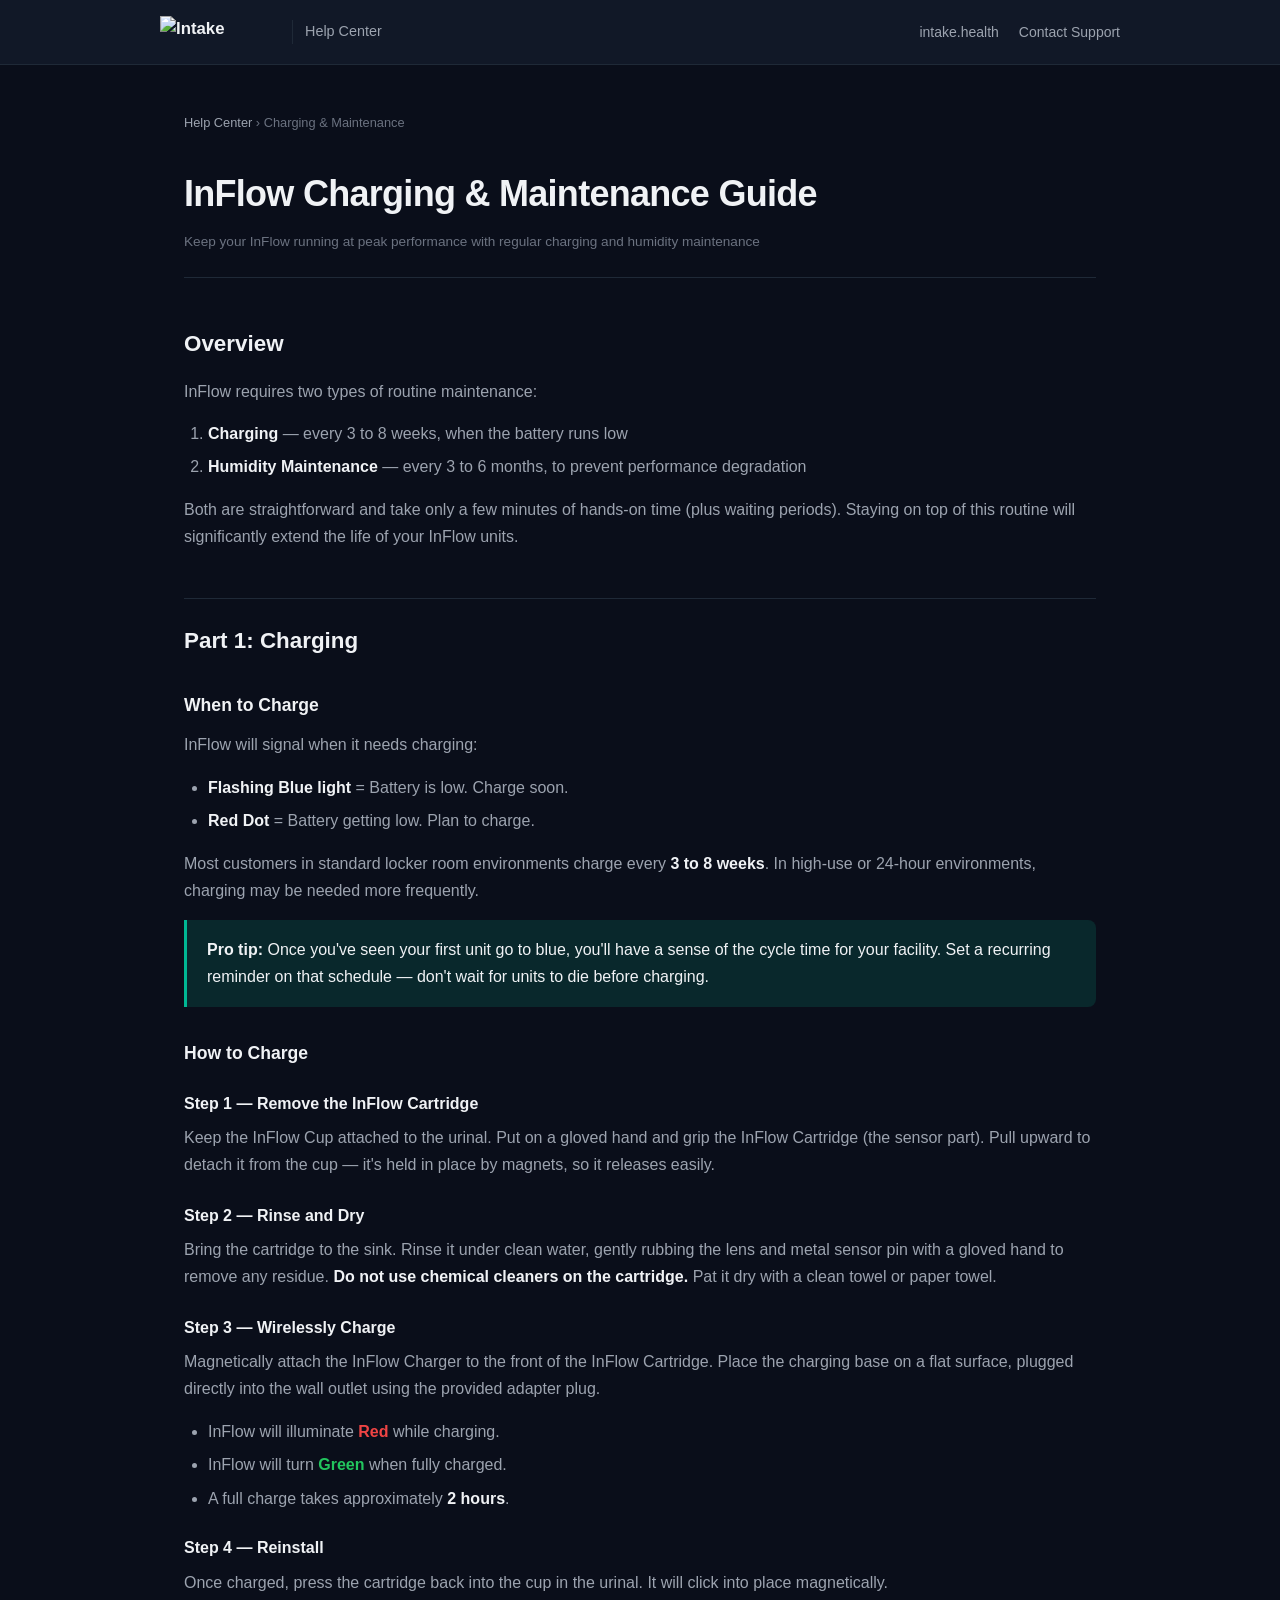
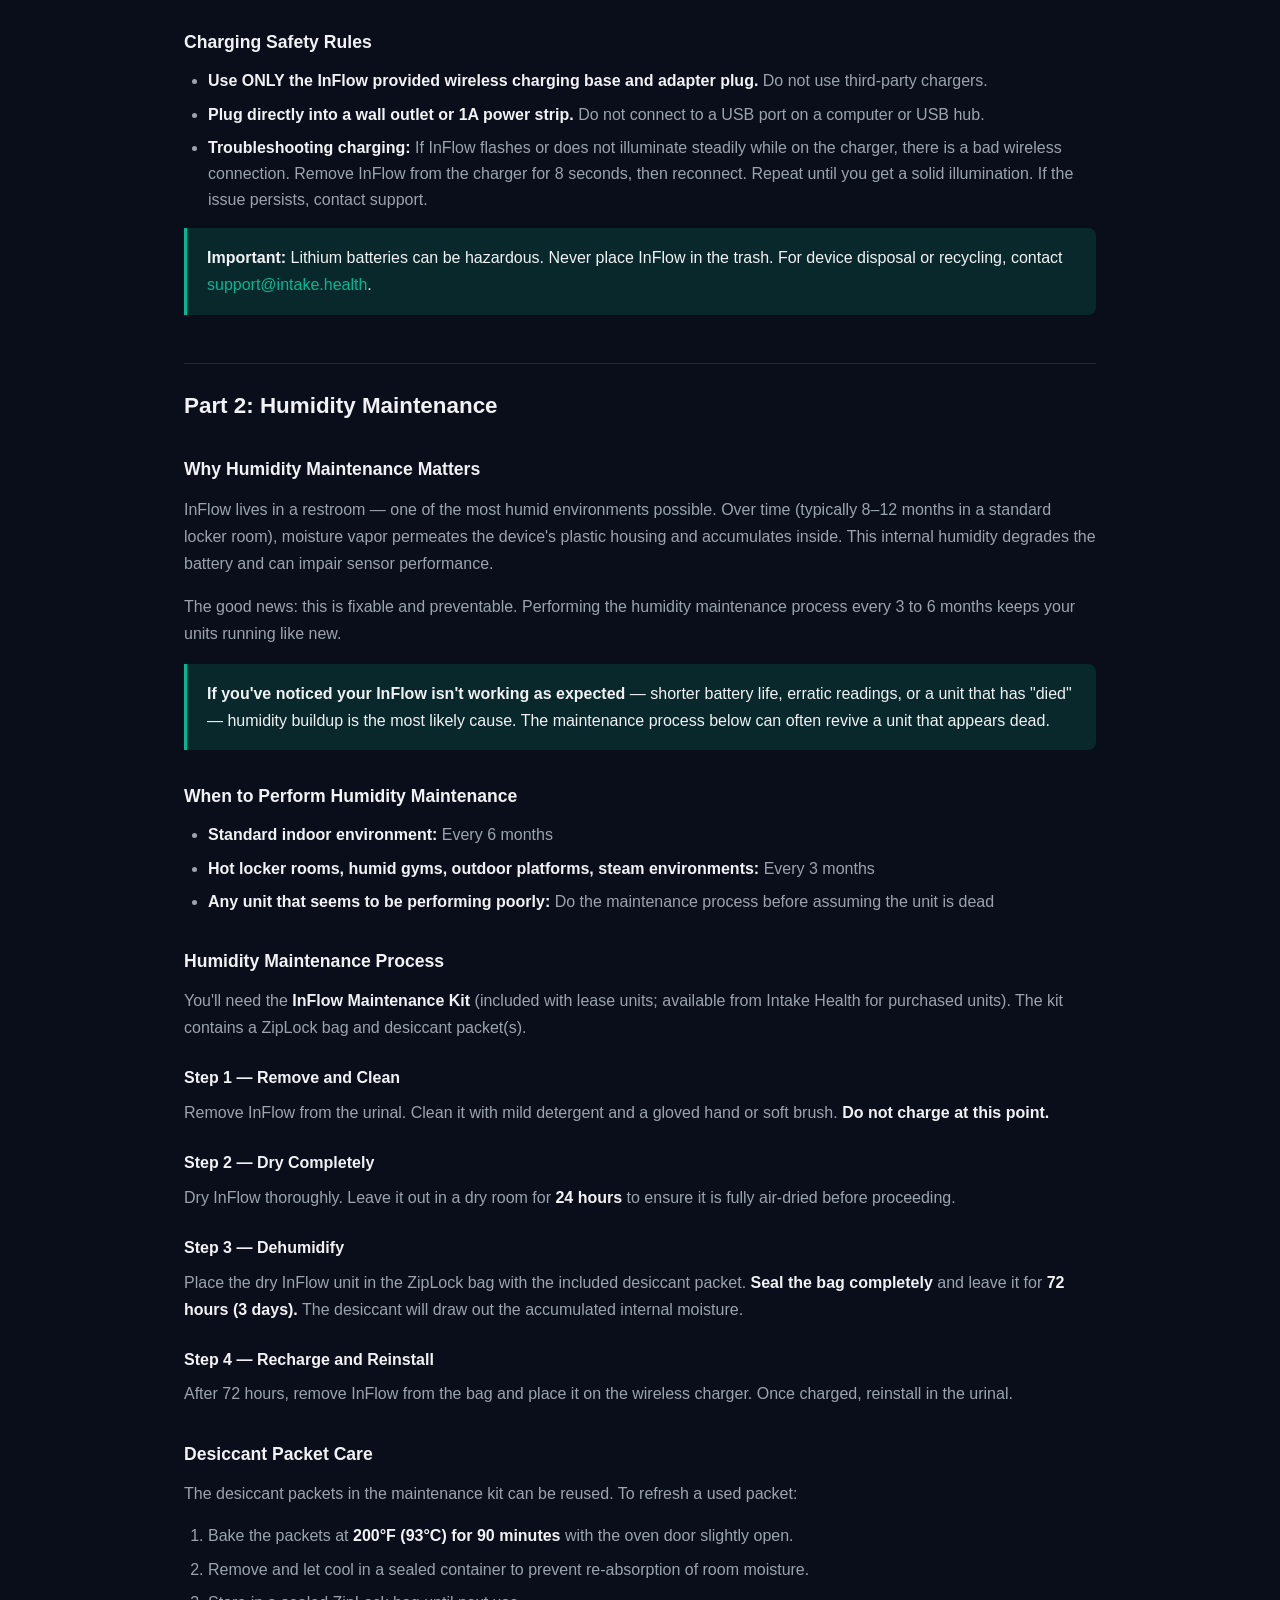
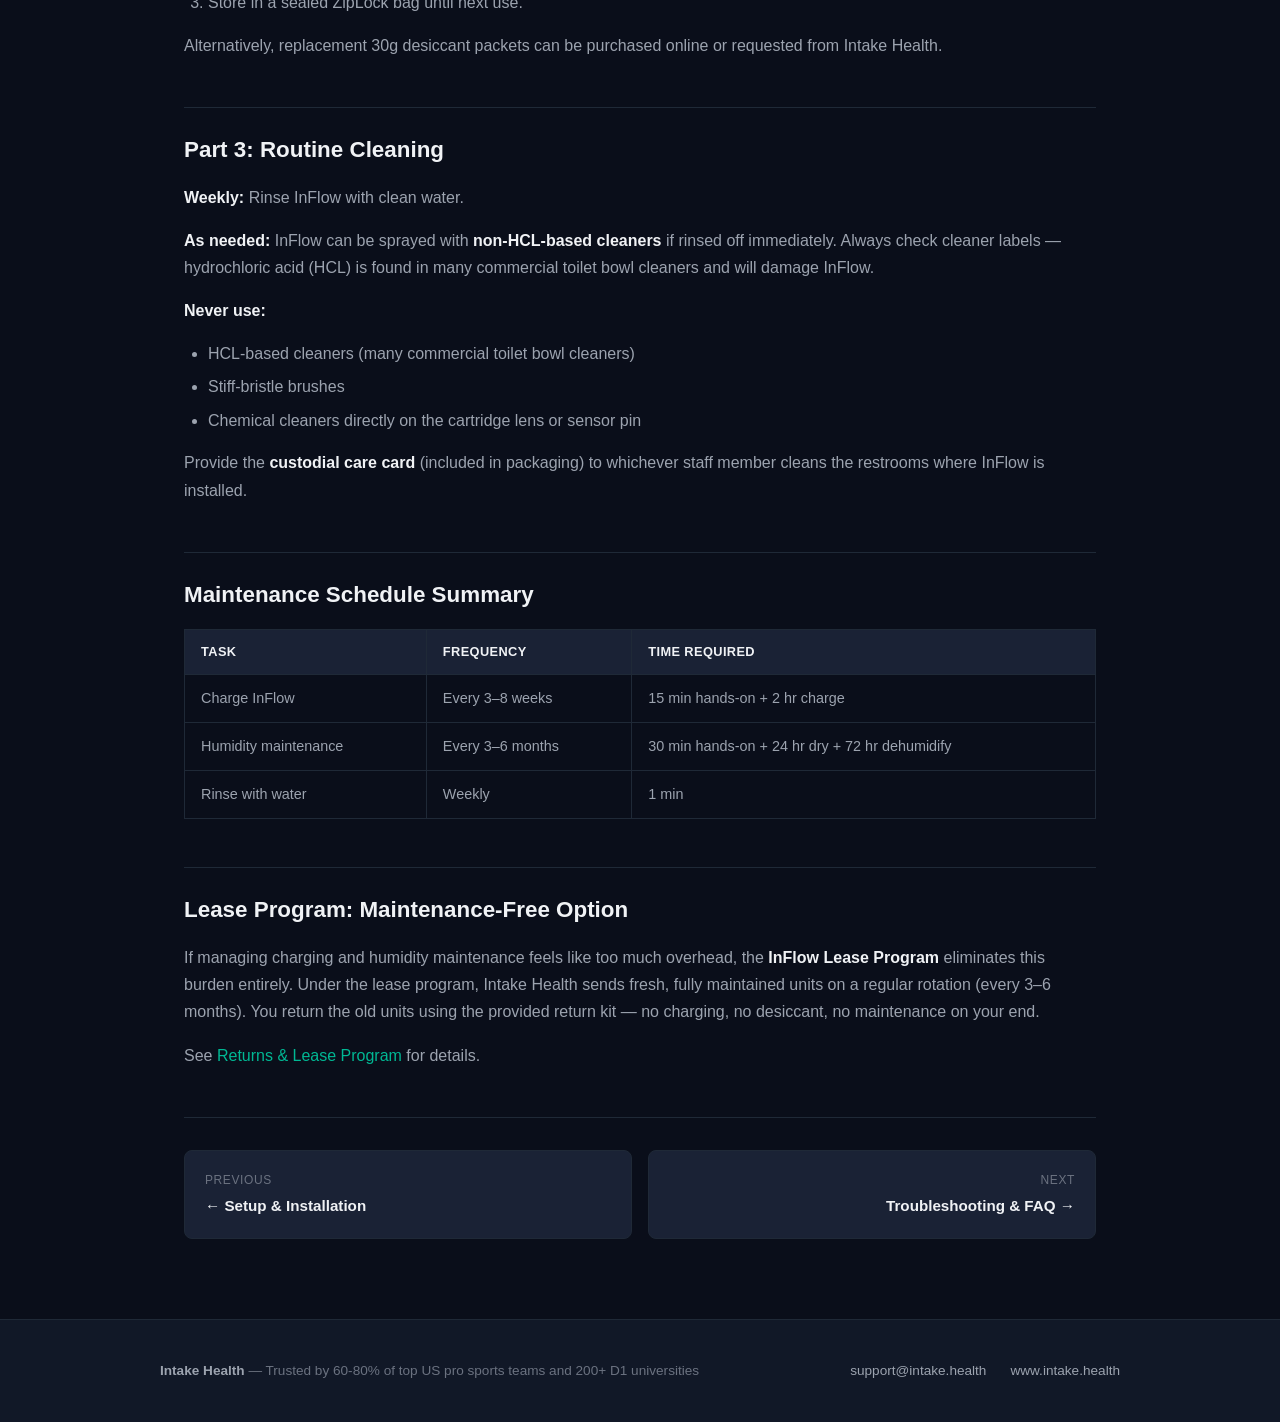
==== articles/charging-and-maintenance.html @ 73ae60fc "Build complete static help center site for InFlow hydration monitor Pure HTML/CSS/JS help desk with " ====
<!DOCTYPE html>
<html lang="en">
<head>
  <meta charset="utf-8">
  <meta name="viewport" content="width=device-width, initial-scale=1">
  <title>Charging &amp; Maintenance — Intake Health Help Center</title>
  <meta name="description" content="How to charge your InFlow, perform humidity maintenance with desiccant, clean the device, and keep it running like new.">
  <meta property="og:title" content="InFlow Charging &amp; Maintenance Guide">
  <meta property="og:description" content="Wireless charging, humidity maintenance, and cleaning instructions for InFlow.">
  <meta property="og:type" content="article">
  <meta name="theme-color" content="#0a0e1a">
  <link rel="icon" href="data:image/svg+xml,<svg xmlns='http://www.w3.org/2000/svg' viewBox='0 0 100 100'><rect rx='20' width='100' height='100' fill='%2300B894'/><text x='50' y='72' font-size='60' text-anchor='middle' fill='white' font-family='Arial' font-weight='bold'>i</text></svg>">
  <link rel="stylesheet" href="../css/style.css">
</head>
<body>
  <header class="site-header">
    <div class="header-inner">
      <a href="../index.html" class="header-logo">
        <img src="https://static.wixstatic.com/media/80ca5c_863f1c01610f4a1b917f1afbcdf9e4ce~mv2.png" alt="Intake Health" width="120" height="32">
        <span>Help Center</span>
      </a>
      <nav class="header-nav">
        <a href="https://www.intake.health" target="_blank" rel="noopener">intake.health</a>
        <a href="mailto:support@intake.health">Contact Support</a>
      </nav>
    </div>
  </header>

  <main class="article-wrapper">
    <nav class="breadcrumb">
      <a href="../index.html">Help Center</a> &rsaquo; Charging &amp; Maintenance
    </nav>

    <article class="article-content">
      <h1>InFlow Charging &amp; Maintenance Guide</h1>
      <div class="article-meta">Keep your InFlow running at peak performance with regular charging and humidity maintenance</div>

      <h2>Overview</h2>
      <p>InFlow requires two types of routine maintenance:</p>
      <ol>
        <li><strong>Charging</strong> &mdash; every 3 to 8 weeks, when the battery runs low</li>
        <li><strong>Humidity Maintenance</strong> &mdash; every 3 to 6 months, to prevent performance degradation</li>
      </ol>
      <p>Both are straightforward and take only a few minutes of hands-on time (plus waiting periods). Staying on top of this routine will significantly extend the life of your InFlow units.</p>

      <h2>Part 1: Charging</h2>

      <h3>When to Charge</h3>
      <p>InFlow will signal when it needs charging:</p>
      <ul>
        <li><strong>Flashing Blue light</strong> = Battery is low. Charge soon.</li>
        <li><strong>Red Dot</strong> = Battery getting low. Plan to charge.</li>
      </ul>
      <p>Most customers in standard locker room environments charge every <strong>3 to 8 weeks</strong>. In high-use or 24-hour environments, charging may be needed more frequently.</p>
      <blockquote><p><strong>Pro tip:</strong> Once you've seen your first unit go to blue, you'll have a sense of the cycle time for your facility. Set a recurring reminder on that schedule &mdash; don't wait for units to die before charging.</p></blockquote>

      <h3>How to Charge</h3>
      <h4>Step 1 &mdash; Remove the InFlow Cartridge</h4>
      <p>Keep the InFlow Cup attached to the urinal. Put on a gloved hand and grip the InFlow Cartridge (the sensor part). Pull upward to detach it from the cup &mdash; it's held in place by magnets, so it releases easily.</p>

      <h4>Step 2 &mdash; Rinse and Dry</h4>
      <p>Bring the cartridge to the sink. Rinse it under clean water, gently rubbing the lens and metal sensor pin with a gloved hand to remove any residue. <strong>Do not use chemical cleaners on the cartridge.</strong> Pat it dry with a clean towel or paper towel.</p>

      <h4>Step 3 &mdash; Wirelessly Charge</h4>
      <p>Magnetically attach the InFlow Charger to the front of the InFlow Cartridge. Place the charging base on a flat surface, plugged directly into the wall outlet using the provided adapter plug.</p>
      <ul>
        <li>InFlow will illuminate <strong style="color:#ef4444">Red</strong> while charging.</li>
        <li>InFlow will turn <strong style="color:#22c55e">Green</strong> when fully charged.</li>
        <li>A full charge takes approximately <strong>2 hours</strong>.</li>
      </ul>

      <h4>Step 4 &mdash; Reinstall</h4>
      <p>Once charged, press the cartridge back into the cup in the urinal. It will click into place magnetically.</p>

      <h3>Charging Safety Rules</h3>
      <ul>
        <li><strong>Use ONLY the InFlow provided wireless charging base and adapter plug.</strong> Do not use third-party chargers.</li>
        <li><strong>Plug directly into a wall outlet or 1A power strip.</strong> Do not connect to a USB port on a computer or USB hub.</li>
        <li><strong>Troubleshooting charging:</strong> If InFlow flashes or does not illuminate steadily while on the charger, there is a bad wireless connection. Remove InFlow from the charger for 8 seconds, then reconnect. Repeat until you get a solid illumination. If the issue persists, contact support.</li>
      </ul>
      <blockquote><p><strong>Important:</strong> Lithium batteries can be hazardous. Never place InFlow in the trash. For device disposal or recycling, contact <a href="mailto:support@intake.health">support@intake.health</a>.</p></blockquote>

      <h2>Part 2: Humidity Maintenance</h2>

      <h3>Why Humidity Maintenance Matters</h3>
      <p>InFlow lives in a restroom &mdash; one of the most humid environments possible. Over time (typically 8&ndash;12 months in a standard locker room), moisture vapor permeates the device's plastic housing and accumulates inside. This internal humidity degrades the battery and can impair sensor performance.</p>
      <p>The good news: this is fixable and preventable. Performing the humidity maintenance process every 3 to 6 months keeps your units running like new.</p>
      <blockquote><p><strong>If you've noticed your InFlow isn't working as expected</strong> &mdash; shorter battery life, erratic readings, or a unit that has "died" &mdash; humidity buildup is the most likely cause. The maintenance process below can often revive a unit that appears dead.</p></blockquote>

      <h3>When to Perform Humidity Maintenance</h3>
      <ul>
        <li><strong>Standard indoor environment:</strong> Every 6 months</li>
        <li><strong>Hot locker rooms, humid gyms, outdoor platforms, steam environments:</strong> Every 3 months</li>
        <li><strong>Any unit that seems to be performing poorly:</strong> Do the maintenance process before assuming the unit is dead</li>
      </ul>

      <h3>Humidity Maintenance Process</h3>
      <p>You'll need the <strong>InFlow Maintenance Kit</strong> (included with lease units; available from Intake Health for purchased units). The kit contains a ZipLock bag and desiccant packet(s).</p>

      <h4>Step 1 &mdash; Remove and Clean</h4>
      <p>Remove InFlow from the urinal. Clean it with mild detergent and a gloved hand or soft brush. <strong>Do not charge at this point.</strong></p>

      <h4>Step 2 &mdash; Dry Completely</h4>
      <p>Dry InFlow thoroughly. Leave it out in a dry room for <strong>24 hours</strong> to ensure it is fully air-dried before proceeding.</p>

      <h4>Step 3 &mdash; Dehumidify</h4>
      <p>Place the dry InFlow unit in the ZipLock bag with the included desiccant packet. <strong>Seal the bag completely</strong> and leave it for <strong>72 hours (3 days).</strong> The desiccant will draw out the accumulated internal moisture.</p>

      <h4>Step 4 &mdash; Recharge and Reinstall</h4>
      <p>After 72 hours, remove InFlow from the bag and place it on the wireless charger. Once charged, reinstall in the urinal.</p>

      <h3>Desiccant Packet Care</h3>
      <p>The desiccant packets in the maintenance kit can be reused. To refresh a used packet:</p>
      <ol>
        <li>Bake the packets at <strong>200&deg;F (93&deg;C) for 90 minutes</strong> with the oven door slightly open.</li>
        <li>Remove and let cool in a sealed container to prevent re-absorption of room moisture.</li>
        <li>Store in a sealed ZipLock bag until next use.</li>
      </ol>
      <p>Alternatively, replacement 30g desiccant packets can be purchased online or requested from Intake Health.</p>

      <h2>Part 3: Routine Cleaning</h2>
      <p><strong>Weekly:</strong> Rinse InFlow with clean water.</p>
      <p><strong>As needed:</strong> InFlow can be sprayed with <strong>non-HCL-based cleaners</strong> if rinsed off immediately. Always check cleaner labels &mdash; hydrochloric acid (HCL) is found in many commercial toilet bowl cleaners and will damage InFlow.</p>
      <p><strong>Never use:</strong></p>
      <ul>
        <li>HCL-based cleaners (many commercial toilet bowl cleaners)</li>
        <li>Stiff-bristle brushes</li>
        <li>Chemical cleaners directly on the cartridge lens or sensor pin</li>
      </ul>
      <p>Provide the <strong>custodial care card</strong> (included in packaging) to whichever staff member cleans the restrooms where InFlow is installed.</p>

      <h2>Maintenance Schedule Summary</h2>
      <table>
        <thead>
          <tr><th>Task</th><th>Frequency</th><th>Time Required</th></tr>
        </thead>
        <tbody>
          <tr><td>Charge InFlow</td><td>Every 3&ndash;8 weeks</td><td>15 min hands-on + 2 hr charge</td></tr>
          <tr><td>Humidity maintenance</td><td>Every 3&ndash;6 months</td><td>30 min hands-on + 24 hr dry + 72 hr dehumidify</td></tr>
          <tr><td>Rinse with water</td><td>Weekly</td><td>1 min</td></tr>
        </tbody>
      </table>

      <h2>Lease Program: Maintenance-Free Option</h2>
      <p>If managing charging and humidity maintenance feels like too much overhead, the <strong>InFlow Lease Program</strong> eliminates this burden entirely. Under the lease program, Intake Health sends fresh, fully maintained units on a regular rotation (every 3&ndash;6 months). You return the old units using the provided return kit &mdash; no charging, no desiccant, no maintenance on your end.</p>
      <p>See <a href="returns-and-lease-program.html">Returns &amp; Lease Program</a> for details.</p>

      <div class="article-nav">
        <a href="setup-and-installation.html">
          <div class="nav-label">Previous</div>
          <div class="nav-title">&larr; Setup &amp; Installation</div>
        </a>
        <a href="troubleshooting-and-faq.html" class="next">
          <div class="nav-label">Next</div>
          <div class="nav-title">Troubleshooting &amp; FAQ &rarr;</div>
        </a>
      </div>
    </article>
  </main>

  <footer class="site-footer">
    <div class="footer-inner">
      <div class="footer-brand"><strong>Intake Health</strong> &mdash; Trusted by 60-80% of top US pro sports teams and 200+ D1 universities</div>
      <div class="footer-links">
        <a href="mailto:support@intake.health">support@intake.health</a>
        <a href="https://www.intake.health" target="_blank" rel="noopener">www.intake.health</a>
      </div>
    </div>
  </footer>

  <script src="../js/search.js"></script>
</body>
</html>
---- css/style.css ----
/* Intake Health Help Center — Style Sheet */

:root {
  --bg-primary: #0a0e1a;
  --bg-secondary: #111827;
  --bg-card: #1a2235;
  --bg-card-hover: #1f2a40;
  --accent: #00B894;
  --accent-hover: #00d9a7;
  --accent-dim: rgba(0, 184, 148, 0.15);
  --text-primary: #f0f2f5;
  --text-secondary: #9ca3af;
  --text-muted: #6b7280;
  --border: #1f2937;
  --border-accent: rgba(0, 184, 148, 0.3);
  --radius: 12px;
  --radius-sm: 8px;
  --max-width: 960px;
  --transition: 0.2s ease;
}

*, *::before, *::after { box-sizing: border-box; margin: 0; padding: 0; }

html { scroll-behavior: smooth; -webkit-text-size-adjust: 100%; }

body {
  font-family: -apple-system, BlinkMacSystemFont, 'Segoe UI', Roboto, Helvetica, Arial, sans-serif;
  background: var(--bg-primary);
  color: var(--text-primary);
  line-height: 1.6;
  min-height: 100vh;
  display: flex;
  flex-direction: column;
}

a { color: var(--accent); text-decoration: none; transition: color var(--transition); }
a:hover { color: var(--accent-hover); }

img { max-width: 100%; height: auto; }

/* Header */
.site-header {
  background: var(--bg-secondary);
  border-bottom: 1px solid var(--border);
  padding: 0 24px;
  position: sticky;
  top: 0;
  z-index: 100;
  backdrop-filter: blur(12px);
  -webkit-backdrop-filter: blur(12px);
}

.header-inner {
  max-width: var(--max-width);
  margin: 0 auto;
  display: flex;
  align-items: center;
  justify-content: space-between;
  height: 64px;
}

.header-logo {
  display: flex;
  align-items: center;
  gap: 12px;
  font-weight: 700;
  font-size: 1.05rem;
  color: var(--text-primary);
}

.header-logo img {
  height: 32px;
  width: auto;
}

.header-logo span {
  color: var(--text-secondary);
  font-weight: 400;
  font-size: 0.9rem;
  padding-left: 12px;
  border-left: 1px solid var(--border);
}

.header-nav { display: flex; gap: 20px; align-items: center; }

.header-nav a {
  color: var(--text-secondary);
  font-size: 0.875rem;
  font-weight: 500;
  transition: color var(--transition);
}

.header-nav a:hover { color: var(--text-primary); }

/* Hero */
.hero {
  background: linear-gradient(135deg, var(--bg-secondary) 0%, var(--bg-primary) 50%, #071a14 100%);
  padding: 80px 24px 64px;
  text-align: center;
  border-bottom: 1px solid var(--border);
}

.hero h1 {
  font-size: clamp(2rem, 5vw, 3rem);
  font-weight: 800;
  letter-spacing: -0.02em;
  margin-bottom: 12px;
  background: linear-gradient(135deg, var(--text-primary) 0%, var(--accent) 100%);
  -webkit-background-clip: text;
  -webkit-text-fill-color: transparent;
  background-clip: text;
}

.hero p {
  color: var(--text-secondary);
  font-size: 1.125rem;
  max-width: 540px;
  margin: 0 auto 36px;
}

/* Search */
.search-wrapper {
  max-width: 560px;
  margin: 0 auto;
  position: relative;
}

.search-wrapper svg {
  position: absolute;
  left: 16px;
  top: 50%;
  transform: translateY(-50%);
  color: var(--text-muted);
  pointer-events: none;
  width: 20px;
  height: 20px;
}

.search-input {
  width: 100%;
  padding: 14px 16px 14px 48px;
  background: var(--bg-card);
  border: 1px solid var(--border);
  border-radius: var(--radius);
  color: var(--text-primary);
  font-size: 1rem;
  outline: none;
  transition: border-color var(--transition), box-shadow var(--transition);
}

.search-input::placeholder { color: var(--text-muted); }
.search-input:focus {
  border-color: var(--accent);
  box-shadow: 0 0 0 3px var(--accent-dim);
}

.search-results {
  position: absolute;
  top: calc(100% + 8px);
  left: 0;
  right: 0;
  background: var(--bg-card);
  border: 1px solid var(--border);
  border-radius: var(--radius);
  overflow: hidden;
  display: none;
  z-index: 50;
  box-shadow: 0 16px 48px rgba(0,0,0,0.4);
  max-height: 400px;
  overflow-y: auto;
}

.search-results.active { display: block; }

.search-result-item {
  display: block;
  padding: 14px 20px;
  border-bottom: 1px solid var(--border);
  transition: background var(--transition);
}

.search-result-item:last-child { border-bottom: none; }
.search-result-item:hover { background: var(--bg-card-hover); }

.search-result-item .result-title {
  font-weight: 600;
  font-size: 0.95rem;
  color: var(--text-primary);
  margin-bottom: 4px;
}

.search-result-item .result-snippet {
  font-size: 0.8rem;
  color: var(--text-secondary);
  line-height: 1.4;
}

.search-result-item .result-snippet mark {
  background: var(--accent-dim);
  color: var(--accent);
  border-radius: 2px;
  padding: 0 2px;
}

.search-no-results {
  padding: 20px;
  text-align: center;
  color: var(--text-muted);
  font-size: 0.9rem;
}

/* Category Cards */
.categories {
  max-width: var(--max-width);
  margin: 0 auto;
  padding: 48px 24px 64px;
}

.categories h2 {
  font-size: 1.25rem;
  font-weight: 700;
  margin-bottom: 24px;
  color: var(--text-secondary);
  text-transform: uppercase;
  letter-spacing: 0.05em;
  font-size: 0.8rem;
}

.card-grid {
  display: grid;
  grid-template-columns: repeat(auto-fill, minmax(280px, 1fr));
  gap: 16px;
}

.card {
  background: var(--bg-card);
  border: 1px solid var(--border);
  border-radius: var(--radius);
  padding: 28px 24px;
  transition: border-color var(--transition), transform var(--transition), box-shadow var(--transition);
  display: flex;
  flex-direction: column;
  gap: 12px;
}

.card:hover {
  border-color: var(--border-accent);
  transform: translateY(-2px);
  box-shadow: 0 8px 24px rgba(0, 184, 148, 0.08);
}

.card-icon {
  width: 44px;
  height: 44px;
  background: var(--accent-dim);
  border-radius: var(--radius-sm);
  display: flex;
  align-items: center;
  justify-content: center;
  color: var(--accent);
  font-size: 1.25rem;
  flex-shrink: 0;
}

.card h3 {
  font-size: 1.05rem;
  font-weight: 700;
  color: var(--text-primary);
}

.card p {
  font-size: 0.875rem;
  color: var(--text-secondary);
  line-height: 1.5;
  flex: 1;
}

.card .card-link {
  font-size: 0.8rem;
  font-weight: 600;
  color: var(--accent);
  display: flex;
  align-items: center;
  gap: 4px;
}

.card:hover .card-link { color: var(--accent-hover); }

/* LED Reference */
.led-section {
  max-width: var(--max-width);
  margin: 0 auto;
  padding: 0 24px 64px;
}

.led-section h2 {
  font-size: 0.8rem;
  font-weight: 700;
  margin-bottom: 24px;
  color: var(--text-secondary);
  text-transform: uppercase;
  letter-spacing: 0.05em;
}

.led-grid {
  display: grid;
  grid-template-columns: repeat(auto-fill, minmax(200px, 1fr));
  gap: 12px;
}

.led-item {
  background: var(--bg-card);
  border: 1px solid var(--border);
  border-radius: var(--radius-sm);
  padding: 20px;
  display: flex;
  align-items: flex-start;
  gap: 14px;
}

.led-dot {
  width: 16px;
  height: 16px;
  border-radius: 50%;
  flex-shrink: 0;
  margin-top: 3px;
  box-shadow: 0 0 8px currentColor;
}

.led-dot.green { background: #22c55e; color: #22c55e; }
.led-dot.yellow { background: #eab308; color: #eab308; }
.led-dot.red { background: #ef4444; color: #ef4444; }
.led-dot.blue { background: #3b82f6; color: #3b82f6; animation: pulse 2s infinite; }
.led-dot.white { background: #f0f0f0; color: #f0f0f0; animation: pulse 2s infinite; }
.led-dot.red-small { background: #ef4444; color: #ef4444; width: 10px; height: 10px; }
.led-dot.green-small { background: #22c55e; color: #22c55e; width: 10px; height: 10px; }

@keyframes pulse {
  0%, 100% { opacity: 1; }
  50% { opacity: 0.3; }
}

.led-info strong {
  display: block;
  font-size: 0.875rem;
  color: var(--text-primary);
  margin-bottom: 2px;
}

.led-info span {
  font-size: 0.8rem;
  color: var(--text-secondary);
}

/* Article Page */
.article-wrapper {
  max-width: var(--max-width);
  margin: 0 auto;
  padding: 48px 24px 80px;
}

.breadcrumb {
  font-size: 0.8rem;
  color: var(--text-muted);
  margin-bottom: 32px;
}

.breadcrumb a { color: var(--text-secondary); }
.breadcrumb a:hover { color: var(--accent); }

.article-content h1 {
  font-size: clamp(1.75rem, 4vw, 2.25rem);
  font-weight: 800;
  letter-spacing: -0.02em;
  margin-bottom: 8px;
}

.article-content .article-meta {
  color: var(--text-muted);
  font-size: 0.85rem;
  margin-bottom: 40px;
  padding-bottom: 24px;
  border-bottom: 1px solid var(--border);
}

.article-content h2 {
  font-size: 1.4rem;
  font-weight: 700;
  margin-top: 48px;
  margin-bottom: 16px;
  padding-top: 24px;
  border-top: 1px solid var(--border);
  color: var(--text-primary);
}

.article-content h2:first-of-type {
  border-top: none;
  padding-top: 0;
}

.article-content h3 {
  font-size: 1.1rem;
  font-weight: 700;
  margin-top: 32px;
  margin-bottom: 12px;
  color: var(--text-primary);
}

.article-content h4 {
  font-size: 1rem;
  font-weight: 600;
  margin-top: 24px;
  margin-bottom: 8px;
  color: var(--text-primary);
}

.article-content p {
  margin-bottom: 16px;
  color: var(--text-secondary);
  line-height: 1.7;
}

.article-content strong { color: var(--text-primary); }

.article-content ul, .article-content ol {
  margin-bottom: 16px;
  padding-left: 24px;
  color: var(--text-secondary);
}

.article-content li { margin-bottom: 8px; line-height: 1.6; }

.article-content table {
  width: 100%;
  border-collapse: collapse;
  margin-bottom: 24px;
  font-size: 0.9rem;
}

.article-content th {
  text-align: left;
  padding: 12px 16px;
  background: var(--bg-card);
  border: 1px solid var(--border);
  color: var(--text-primary);
  font-weight: 600;
  font-size: 0.8rem;
  text-transform: uppercase;
  letter-spacing: 0.03em;
}

.article-content td {
  padding: 12px 16px;
  border: 1px solid var(--border);
  color: var(--text-secondary);
}

.article-content tr:hover td { background: rgba(255,255,255,0.02); }

.article-content blockquote {
  border-left: 3px solid var(--accent);
  background: var(--accent-dim);
  padding: 16px 20px;
  margin: 0 0 20px;
  border-radius: 0 var(--radius-sm) var(--radius-sm) 0;
}

.article-content blockquote p { margin-bottom: 0; color: var(--text-primary); }

.article-content code {
  background: var(--bg-card);
  padding: 2px 6px;
  border-radius: 4px;
  font-size: 0.85em;
  color: var(--accent);
}

.article-content pre {
  background: var(--bg-card);
  border: 1px solid var(--border);
  border-radius: var(--radius-sm);
  padding: 16px 20px;
  overflow-x: auto;
  margin-bottom: 20px;
}

.article-content pre code {
  background: none;
  padding: 0;
  font-size: 0.85rem;
}

.article-content hr {
  border: none;
  border-top: 1px solid var(--border);
  margin: 40px 0;
}

/* Callout boxes */
.callout {
  background: var(--bg-card);
  border: 1px solid var(--border);
  border-left: 3px solid var(--accent);
  border-radius: 0 var(--radius-sm) var(--radius-sm) 0;
  padding: 20px 24px;
  margin-bottom: 24px;
}

.callout-title {
  font-weight: 700;
  font-size: 0.85rem;
  text-transform: uppercase;
  letter-spacing: 0.03em;
  color: var(--accent);
  margin-bottom: 8px;
}

/* Article navigation */
.article-nav {
  display: flex;
  gap: 16px;
  margin-top: 48px;
  padding-top: 32px;
  border-top: 1px solid var(--border);
}

.article-nav a {
  flex: 1;
  display: block;
  background: var(--bg-card);
  border: 1px solid var(--border);
  border-radius: var(--radius-sm);
  padding: 20px;
  transition: border-color var(--transition);
}

.article-nav a:hover { border-color: var(--border-accent); }

.article-nav .nav-label {
  font-size: 0.75rem;
  color: var(--text-muted);
  text-transform: uppercase;
  letter-spacing: 0.05em;
  margin-bottom: 4px;
}

.article-nav .nav-title {
  font-weight: 600;
  font-size: 0.95rem;
  color: var(--text-primary);
}

.article-nav .next { text-align: right; }

/* Footer */
.site-footer {
  margin-top: auto;
  background: var(--bg-secondary);
  border-top: 1px solid var(--border);
  padding: 40px 24px;
}

.footer-inner {
  max-width: var(--max-width);
  margin: 0 auto;
  display: flex;
  justify-content: space-between;
  align-items: center;
  flex-wrap: wrap;
  gap: 16px;
}

.footer-brand {
  font-size: 0.85rem;
  color: var(--text-muted);
}

.footer-brand strong { color: var(--text-secondary); }

.footer-links {
  display: flex;
  gap: 24px;
  font-size: 0.85rem;
}

.footer-links a { color: var(--text-secondary); }
.footer-links a:hover { color: var(--accent); }

/* Responsive */
@media (max-width: 768px) {
  .hero { padding: 56px 20px 48px; }
  .hero h1 { font-size: 1.75rem; }
  .categories, .led-section, .article-wrapper { padding-left: 20px; padding-right: 20px; }
  .card-grid { grid-template-columns: 1fr; }
  .led-grid { grid-template-columns: repeat(auto-fill, minmax(160px, 1fr)); }
  .article-nav { flex-direction: column; }
  .article-nav .next { text-align: left; }
  .header-inner { height: 56px; }
  .header-logo span { display: none; }
  .footer-inner { flex-direction: column; text-align: center; }
  .footer-links { flex-wrap: wrap; justify-content: center; }
}

@media (max-width: 480px) {
  .hero { padding: 40px 16px 36px; }
  .card { padding: 20px; }
  .led-grid { grid-template-columns: 1fr; }
}
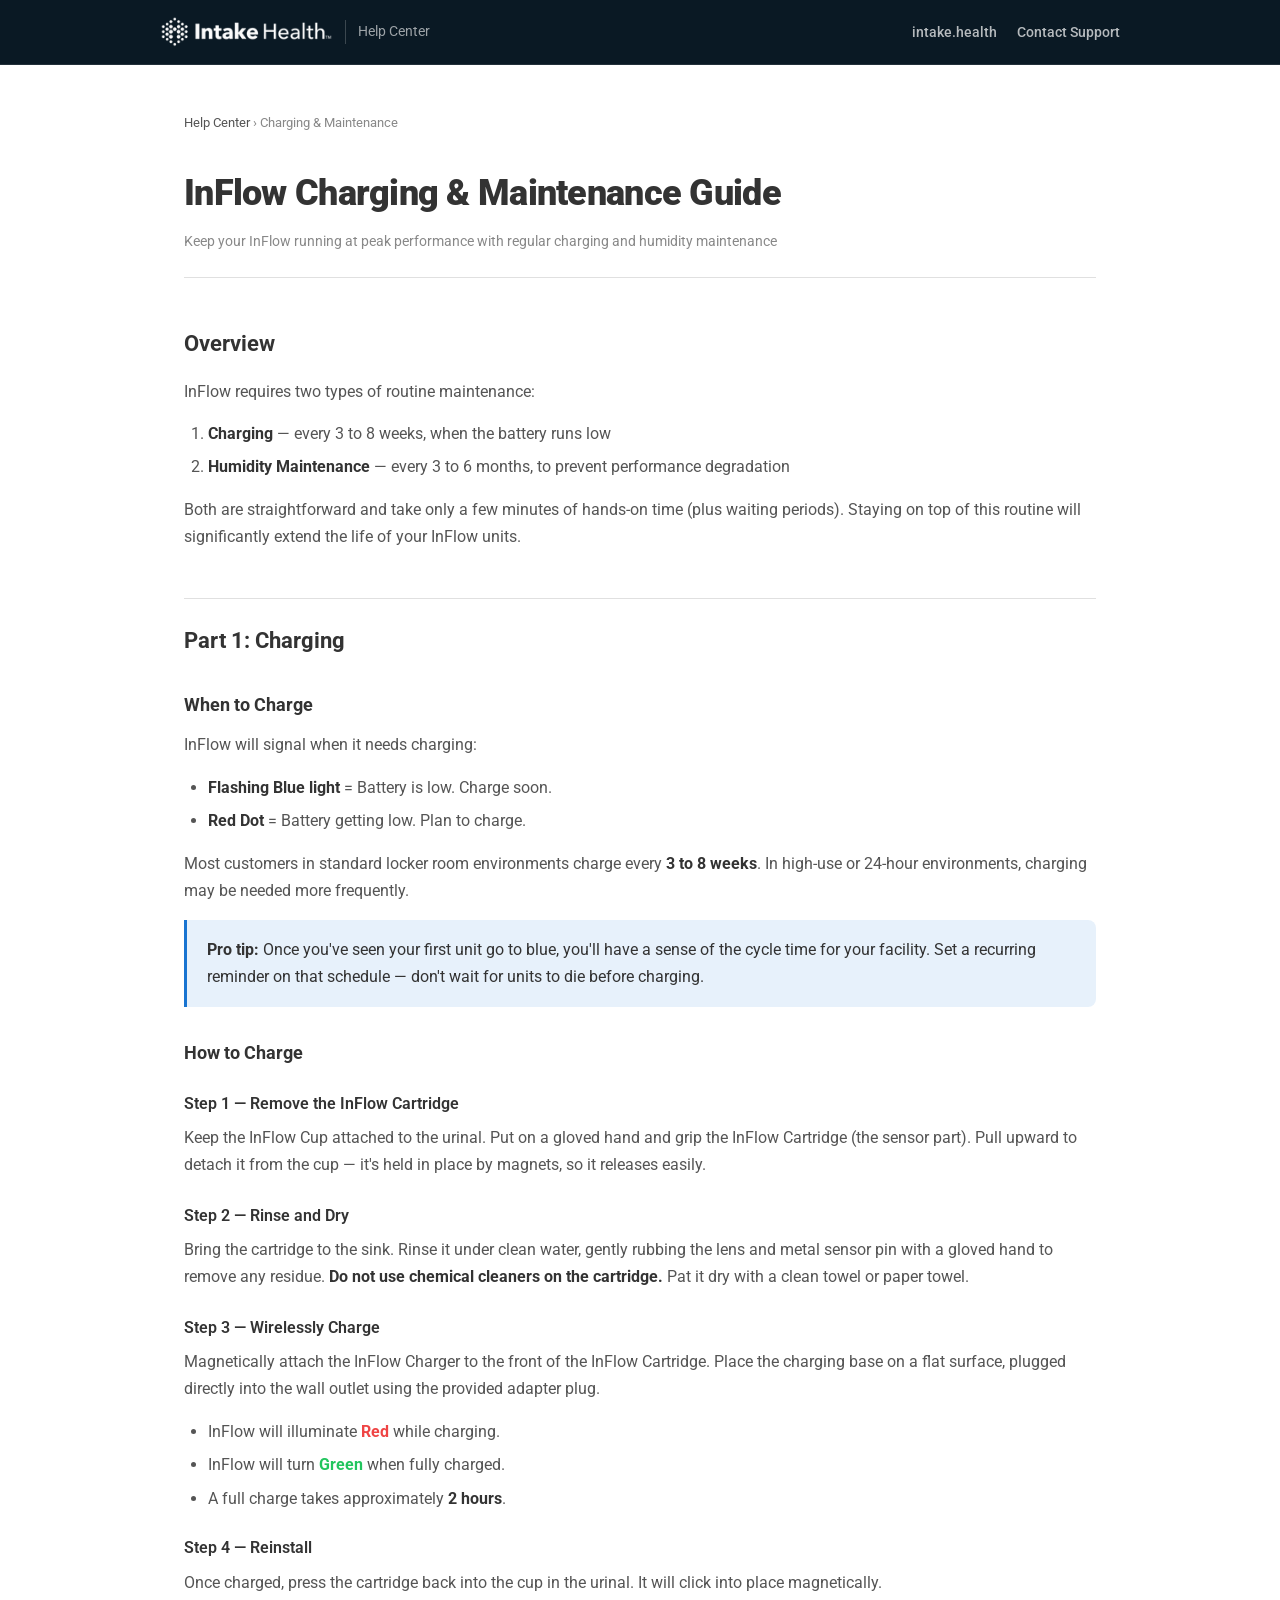
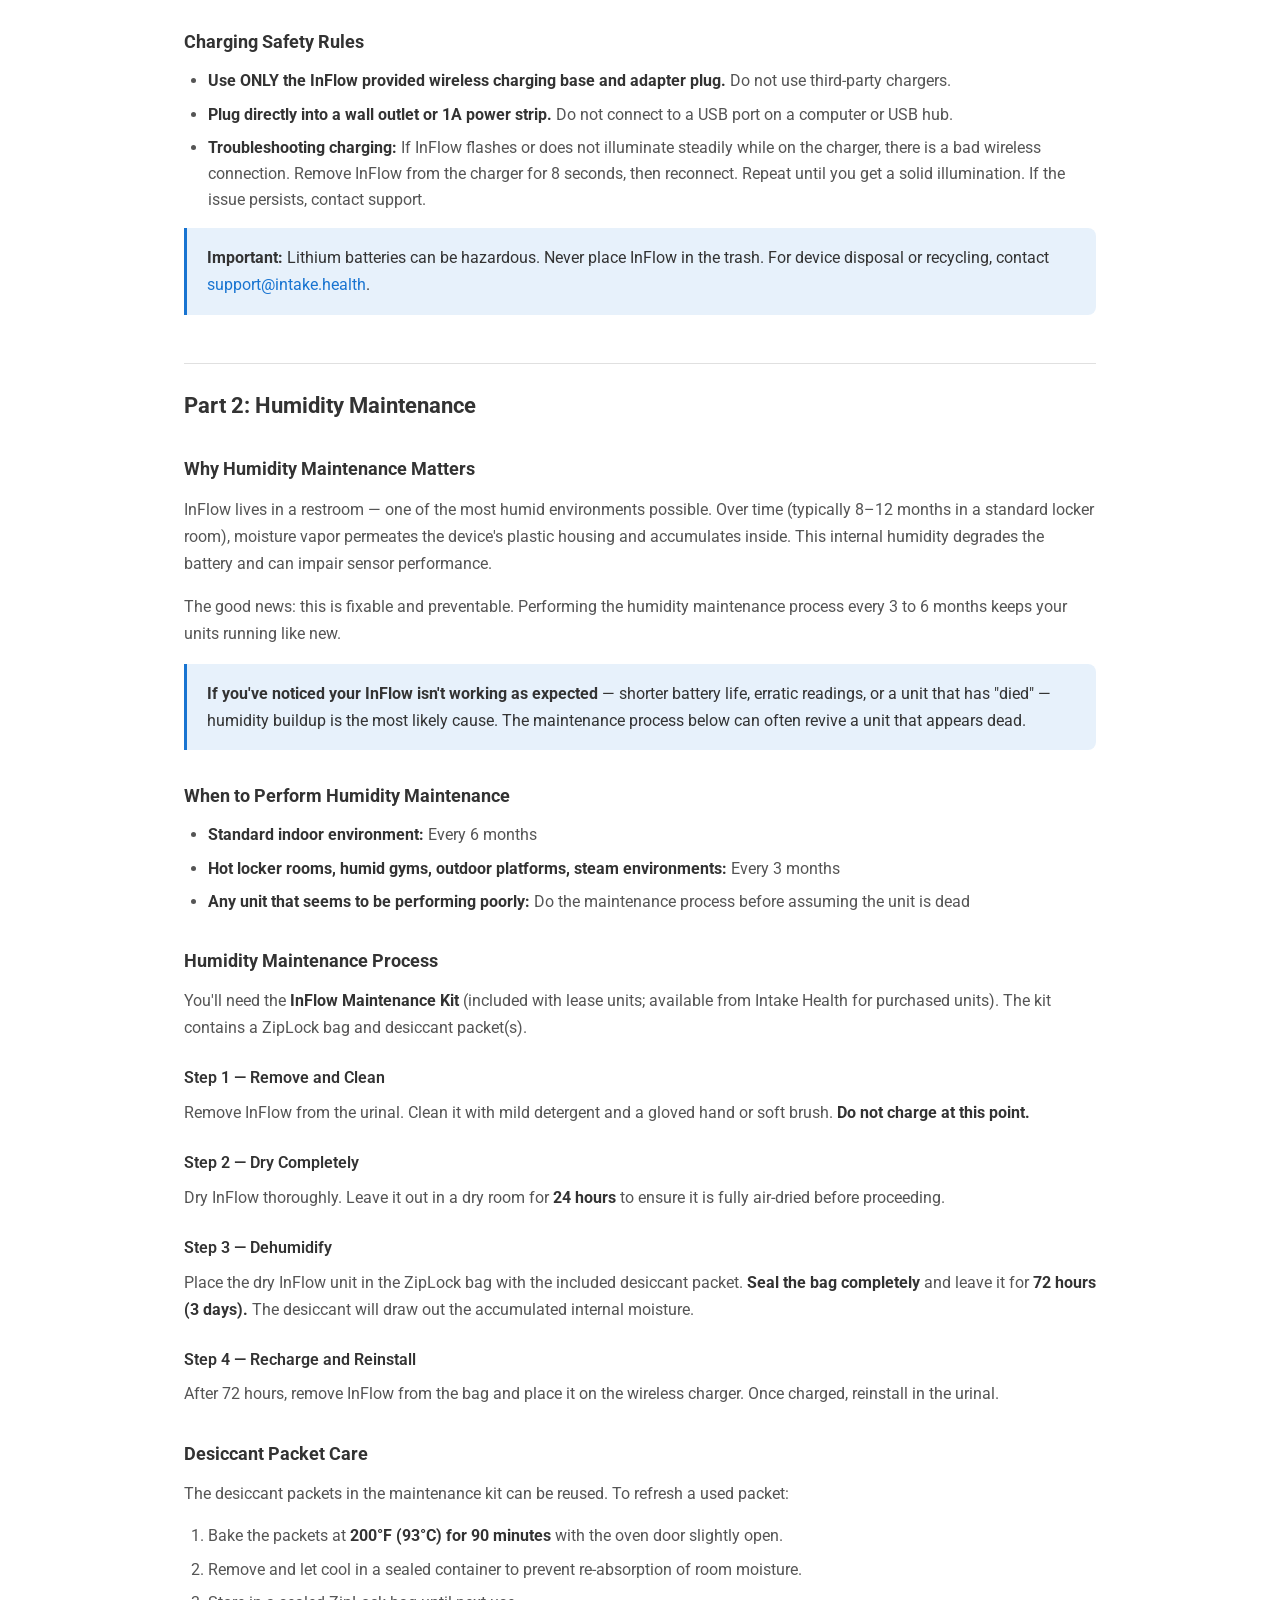
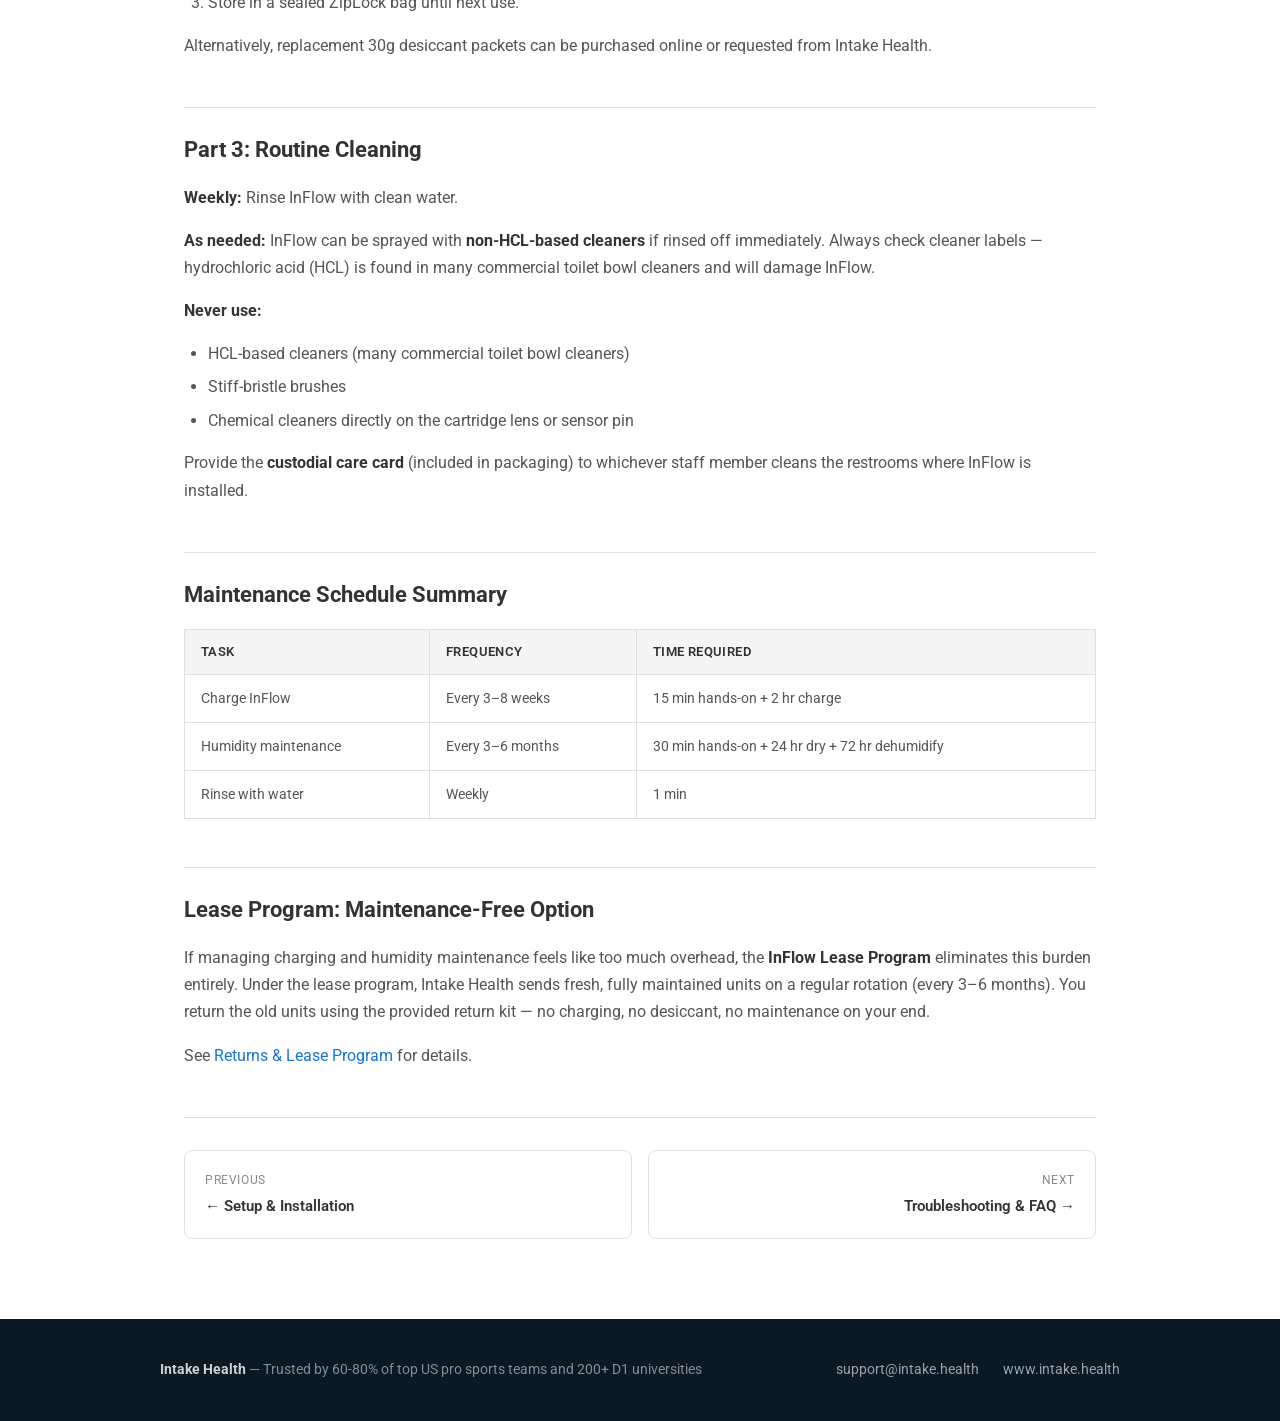
==== commit 32b3ba87: "Restyle to match intake.health branding - Replace green (#00B894) accent with blue (#1874D1) through" ====
--- a/articles/charging-and-maintenance.html
+++ b/articles/charging-and-maintenance.html
@@ -8,15 +8,16 @@
   <meta property="og:title" content="InFlow Charging &amp; Maintenance Guide">
   <meta property="og:description" content="Wireless charging, humidity maintenance, and cleaning instructions for InFlow.">
   <meta property="og:type" content="article">
-  <meta name="theme-color" content="#0a0e1a">
-  <link rel="icon" href="data:image/svg+xml,<svg xmlns='http://www.w3.org/2000/svg' viewBox='0 0 100 100'><rect rx='20' width='100' height='100' fill='%2300B894'/><text x='50' y='72' font-size='60' text-anchor='middle' fill='white' font-family='Arial' font-weight='bold'>i</text></svg>">
+  <meta name="theme-color" content="#0A1924">
+  <link rel="icon" href="data:image/svg+xml,<svg xmlns='http://www.w3.org/2000/svg' viewBox='0 0 100 100'><rect rx='20' width='100' height='100' fill='%231874D1'/><text x='50' y='72' font-size='60' text-anchor='middle' fill='white' font-family='Arial' font-weight='bold'>i</text></svg>">
+  <link href='https://fonts.googleapis.com/css2?family=Roboto:wght@400;500;700;900&display=swap' rel='stylesheet'>
   <link rel="stylesheet" href="../css/style.css">
 </head>
 <body>
   <header class="site-header">
     <div class="header-inner">
       <a href="../index.html" class="header-logo">
-        <img src="https://static.wixstatic.com/media/80ca5c_863f1c01610f4a1b917f1afbcdf9e4ce~mv2.png" alt="Intake Health" width="120" height="32">
+        <img src="../assets/logo.png" alt="Intake Health" height="32">
         <span>Help Center</span>
       </a>
       <nav class="header-nav">
--- a/css/style.css
+++ b/css/style.css
@@ -1,22 +1,24 @@
 /* Intake Health Help Center — Style Sheet */
 
 :root {
-  --bg-primary: #0a0e1a;
-  --bg-secondary: #111827;
-  --bg-card: #1a2235;
-  --bg-card-hover: #1f2a40;
-  --accent: #00B894;
-  --accent-hover: #00d9a7;
-  --accent-dim: rgba(0, 184, 148, 0.15);
-  --text-primary: #f0f2f5;
-  --text-secondary: #9ca3af;
-  --text-muted: #6b7280;
-  --border: #1f2937;
-  --border-accent: rgba(0, 184, 148, 0.3);
+  --bg-primary: #0A1924;
+  --bg-secondary: #0A1924;
+  --bg-card: #ffffff;
+  --bg-card-hover: #f5f5f5;
+  --accent: #1874D1;
+  --accent-hover: #3d8fde;
+  --accent-dim: rgba(24, 116, 209, 0.1);
+  --text-primary: #333333;
+  --text-secondary: #555555;
+  --text-muted: #888888;
+  --text-light: #ffffff;
+  --border: #e0e0e0;
+  --border-accent: rgba(24, 116, 209, 0.4);
   --radius: 12px;
   --radius-sm: 8px;
   --max-width: 960px;
   --transition: 0.2s ease;
+  --bg-light: #F5F5F5;
 }
 
 *, *::before, *::after { box-sizing: border-box; margin: 0; padding: 0; }
@@ -24,24 +26,30 @@
 html { scroll-behavior: smooth; -webkit-text-size-adjust: 100%; }
 
 body {
-  font-family: -apple-system, BlinkMacSystemFont, 'Segoe UI', Roboto, Helvetica, Arial, sans-serif;
-  background: var(--bg-primary);
+  font-family: 'Roboto', -apple-system, BlinkMacSystemFont, 'Segoe UI', Helvetica, Arial, sans-serif;
+  background: #ffffff;
   color: var(--text-primary);
   line-height: 1.6;
   min-height: 100vh;
   display: flex;
   flex-direction: column;
+  font-weight: 400;
 }
 
 a { color: var(--accent); text-decoration: none; transition: color var(--transition); }
 a:hover { color: var(--accent-hover); }
 
 img { max-width: 100%; height: auto; }
+
+h1, h2, h3, h4, h5, h6 {
+  font-family: 'Roboto', sans-serif;
+  font-weight: 700;
+}
 
 /* Header */
 .site-header {
   background: var(--bg-secondary);
-  border-bottom: 1px solid var(--border);
+  border-bottom: 1px solid rgba(255,255,255,0.1);
   padding: 0 24px;
   position: sticky;
   top: 0;
@@ -65,7 +73,7 @@
   gap: 12px;
   font-weight: 700;
   font-size: 1.05rem;
-  color: var(--text-primary);
+  color: var(--text-light);
 }
 
 .header-logo img {
@@ -74,45 +82,46 @@
 }
 
 .header-logo span {
-  color: var(--text-secondary);
+  color: rgba(255,255,255,0.6);
   font-weight: 400;
   font-size: 0.9rem;
   padding-left: 12px;
-  border-left: 1px solid var(--border);
+  border-left: 1px solid rgba(255,255,255,0.2);
 }
 
 .header-nav { display: flex; gap: 20px; align-items: center; }
 
 .header-nav a {
-  color: var(--text-secondary);
+  color: rgba(255,255,255,0.7);
   font-size: 0.875rem;
   font-weight: 500;
   transition: color var(--transition);
 }
 
-.header-nav a:hover { color: var(--text-primary); }
+.header-nav a:hover { color: #ffffff; }
 
 /* Hero */
 .hero {
-  background: linear-gradient(135deg, var(--bg-secondary) 0%, var(--bg-primary) 50%, #071a14 100%);
+  background: linear-gradient(135deg, #0A1924 0%, #0d2233 50%, #0f2a40 100%);
   padding: 80px 24px 64px;
   text-align: center;
-  border-bottom: 1px solid var(--border);
+  border-bottom: none;
 }
 
 .hero h1 {
   font-size: clamp(2rem, 5vw, 3rem);
-  font-weight: 800;
+  font-weight: 900;
   letter-spacing: -0.02em;
   margin-bottom: 12px;
-  background: linear-gradient(135deg, var(--text-primary) 0%, var(--accent) 100%);
-  -webkit-background-clip: text;
-  -webkit-text-fill-color: transparent;
-  background-clip: text;
+  color: #ffffff;
+  background: none;
+  -webkit-background-clip: unset;
+  -webkit-text-fill-color: unset;
+  background-clip: unset;
 }
 
 .hero p {
-  color: var(--text-secondary);
+  color: rgba(255,255,255,0.7);
   font-size: 1.125rem;
   max-width: 540px;
   margin: 0 auto 36px;
@@ -139,11 +148,12 @@
 .search-input {
   width: 100%;
   padding: 14px 16px 14px 48px;
-  background: var(--bg-card);
-  border: 1px solid var(--border);
+  background: #ffffff;
+  border: 1px solid #ddd;
   border-radius: var(--radius);
   color: var(--text-primary);
   font-size: 1rem;
+  font-family: 'Roboto', sans-serif;
   outline: none;
   transition: border-color var(--transition), box-shadow var(--transition);
 }
@@ -159,13 +169,13 @@
   top: calc(100% + 8px);
   left: 0;
   right: 0;
-  background: var(--bg-card);
+  background: #ffffff;
   border: 1px solid var(--border);
   border-radius: var(--radius);
   overflow: hidden;
   display: none;
   z-index: 50;
-  box-shadow: 0 16px 48px rgba(0,0,0,0.4);
+  box-shadow: 0 16px 48px rgba(0,0,0,0.15);
   max-height: 400px;
   overflow-y: auto;
 }
@@ -180,7 +190,7 @@
 }
 
 .search-result-item:last-child { border-bottom: none; }
-.search-result-item:hover { background: var(--bg-card-hover); }
+.search-result-item:hover { background: var(--bg-light); }
 
 .search-result-item .result-title {
   font-weight: 600;
@@ -217,13 +227,12 @@
 }
 
 .categories h2 {
-  font-size: 1.25rem;
+  font-size: 0.8rem;
   font-weight: 700;
   margin-bottom: 24px;
   color: var(--text-secondary);
   text-transform: uppercase;
   letter-spacing: 0.05em;
-  font-size: 0.8rem;
 }
 
 .card-grid {
@@ -233,7 +242,7 @@
 }
 
 .card {
-  background: var(--bg-card);
+  background: #ffffff;
   border: 1px solid var(--border);
   border-radius: var(--radius);
   padding: 28px 24px;
@@ -246,7 +255,7 @@
 .card:hover {
   border-color: var(--border-accent);
   transform: translateY(-2px);
-  box-shadow: 0 8px 24px rgba(0, 184, 148, 0.08);
+  box-shadow: 0 8px 24px rgba(24, 116, 209, 0.1);
 }
 
 .card-icon {
@@ -288,16 +297,20 @@
 
 /* LED Reference */
 .led-section {
+  background: var(--bg-primary);
+  padding: 48px 24px 64px;
+}
+
+.led-section-inner {
   max-width: var(--max-width);
   margin: 0 auto;
-  padding: 0 24px 64px;
 }
 
 .led-section h2 {
   font-size: 0.8rem;
   font-weight: 700;
   margin-bottom: 24px;
-  color: var(--text-secondary);
+  color: rgba(255,255,255,0.6);
   text-transform: uppercase;
   letter-spacing: 0.05em;
 }
@@ -309,8 +322,8 @@
 }
 
 .led-item {
-  background: var(--bg-card);
-  border: 1px solid var(--border);
+  background: rgba(255,255,255,0.05);
+  border: 1px solid rgba(255,255,255,0.1);
   border-radius: var(--radius-sm);
   padding: 20px;
   display: flex;
@@ -343,13 +356,13 @@
 .led-info strong {
   display: block;
   font-size: 0.875rem;
-  color: var(--text-primary);
+  color: #ffffff;
   margin-bottom: 2px;
 }
 
 .led-info span {
   font-size: 0.8rem;
-  color: var(--text-secondary);
+  color: rgba(255,255,255,0.6);
 }
 
 /* Article Page */
@@ -370,9 +383,10 @@
 
 .article-content h1 {
   font-size: clamp(1.75rem, 4vw, 2.25rem);
-  font-weight: 800;
+  font-weight: 900;
   letter-spacing: -0.02em;
   margin-bottom: 8px;
+  color: var(--text-primary);
 }
 
 .article-content .article-meta {
@@ -440,7 +454,7 @@
 .article-content th {
   text-align: left;
   padding: 12px 16px;
-  background: var(--bg-card);
+  background: var(--bg-light);
   border: 1px solid var(--border);
   color: var(--text-primary);
   font-weight: 600;
@@ -455,7 +469,7 @@
   color: var(--text-secondary);
 }
 
-.article-content tr:hover td { background: rgba(255,255,255,0.02); }
+.article-content tr:hover td { background: var(--bg-light); }
 
 .article-content blockquote {
   border-left: 3px solid var(--accent);
@@ -468,7 +482,7 @@
 .article-content blockquote p { margin-bottom: 0; color: var(--text-primary); }
 
 .article-content code {
-  background: var(--bg-card);
+  background: var(--bg-light);
   padding: 2px 6px;
   border-radius: 4px;
   font-size: 0.85em;
@@ -476,7 +490,7 @@
 }
 
 .article-content pre {
-  background: var(--bg-card);
+  background: var(--bg-light);
   border: 1px solid var(--border);
   border-radius: var(--radius-sm);
   padding: 16px 20px;
@@ -498,7 +512,7 @@
 
 /* Callout boxes */
 .callout {
-  background: var(--bg-card);
+  background: var(--bg-light);
   border: 1px solid var(--border);
   border-left: 3px solid var(--accent);
   border-radius: 0 var(--radius-sm) var(--radius-sm) 0;
@@ -527,7 +541,7 @@
 .article-nav a {
   flex: 1;
   display: block;
-  background: var(--bg-card);
+  background: #ffffff;
   border: 1px solid var(--border);
   border-radius: var(--radius-sm);
   padding: 20px;
@@ -555,8 +569,8 @@
 /* Footer */
 .site-footer {
   margin-top: auto;
-  background: var(--bg-secondary);
-  border-top: 1px solid var(--border);
+  background: var(--bg-primary);
+  border-top: none;
   padding: 40px 24px;
 }
 
@@ -572,10 +586,10 @@
 
 .footer-brand {
   font-size: 0.85rem;
-  color: var(--text-muted);
-}
-
-.footer-brand strong { color: var(--text-secondary); }
+  color: rgba(255,255,255,0.5);
+}
+
+.footer-brand strong { color: rgba(255,255,255,0.8); }
 
 .footer-links {
   display: flex;
@@ -583,14 +597,15 @@
   font-size: 0.85rem;
 }
 
-.footer-links a { color: var(--text-secondary); }
+.footer-links a { color: rgba(255,255,255,0.6); }
 .footer-links a:hover { color: var(--accent); }
 
 /* Responsive */
 @media (max-width: 768px) {
   .hero { padding: 56px 20px 48px; }
   .hero h1 { font-size: 1.75rem; }
-  .categories, .led-section, .article-wrapper { padding-left: 20px; padding-right: 20px; }
+  .categories, .article-wrapper { padding-left: 20px; padding-right: 20px; }
+  .led-section { padding-left: 20px; padding-right: 20px; }
   .card-grid { grid-template-columns: 1fr; }
   .led-grid { grid-template-columns: repeat(auto-fill, minmax(160px, 1fr)); }
   .article-nav { flex-direction: column; }
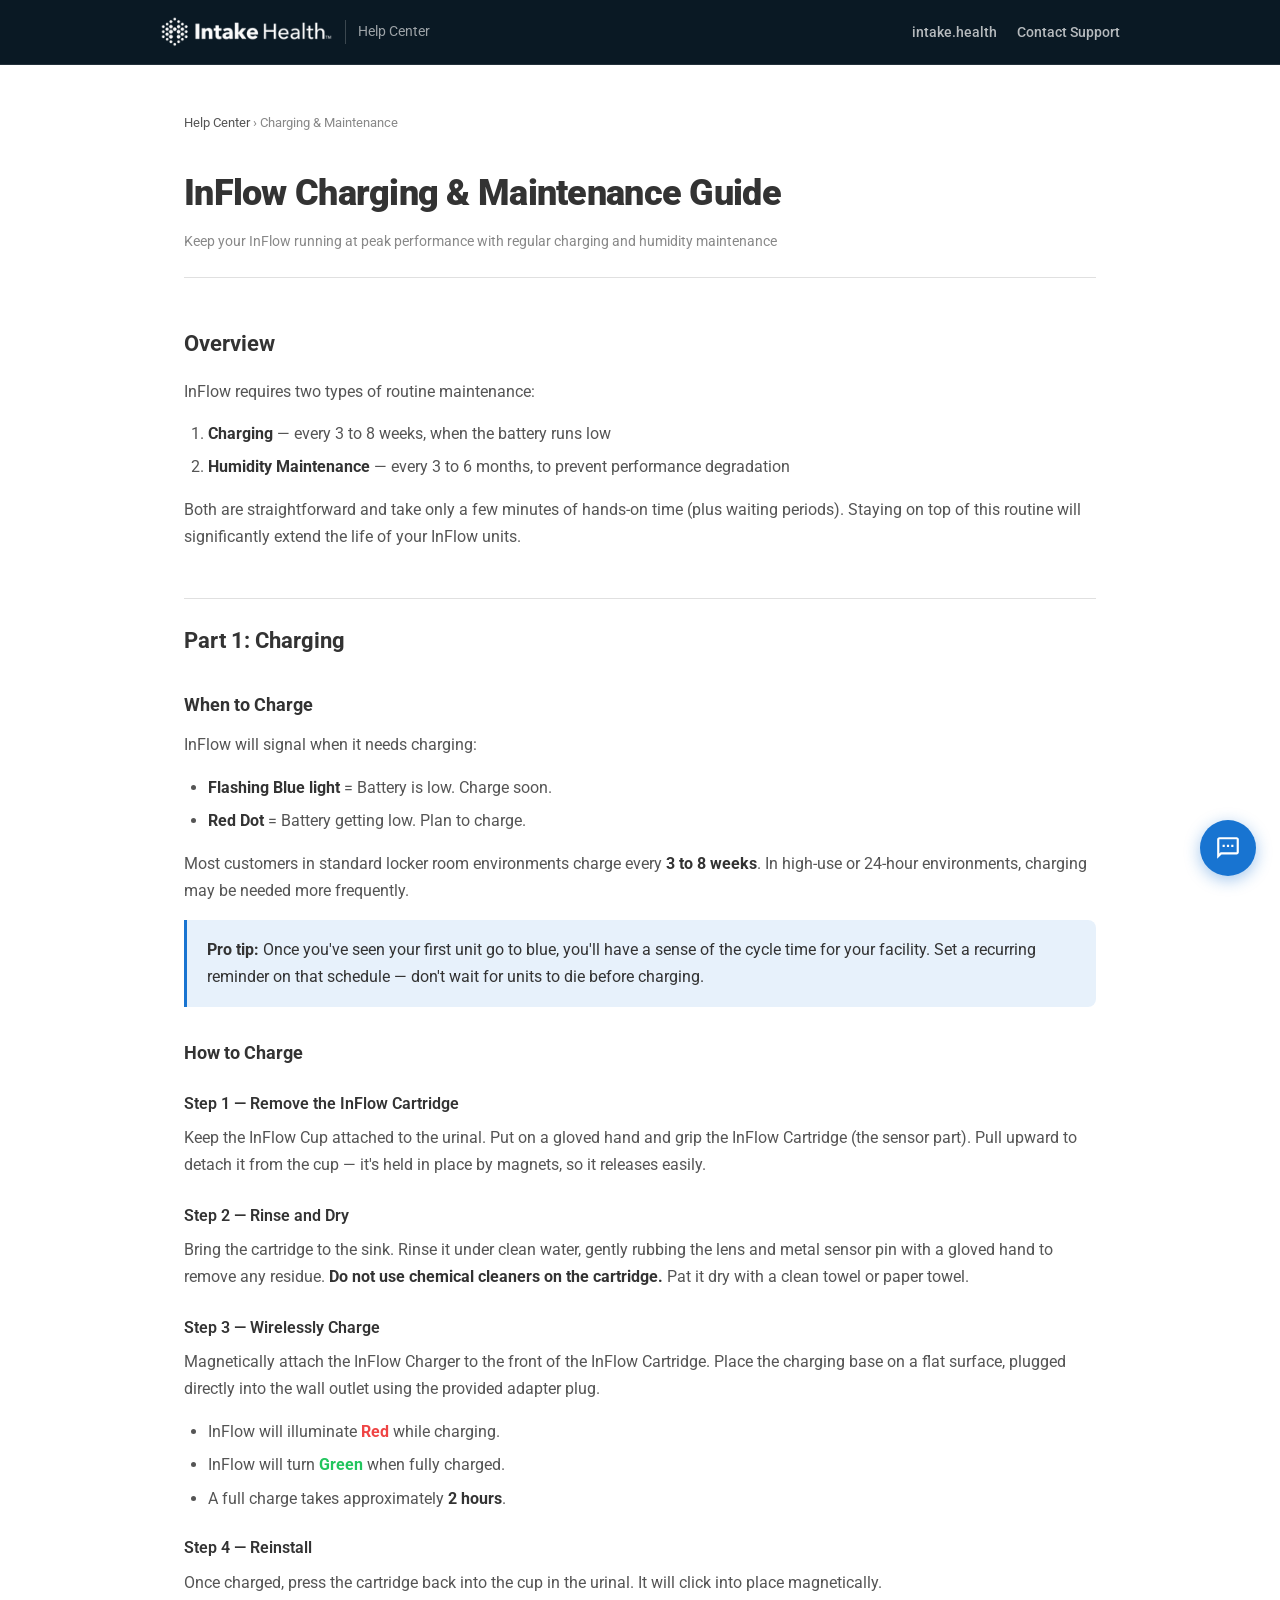
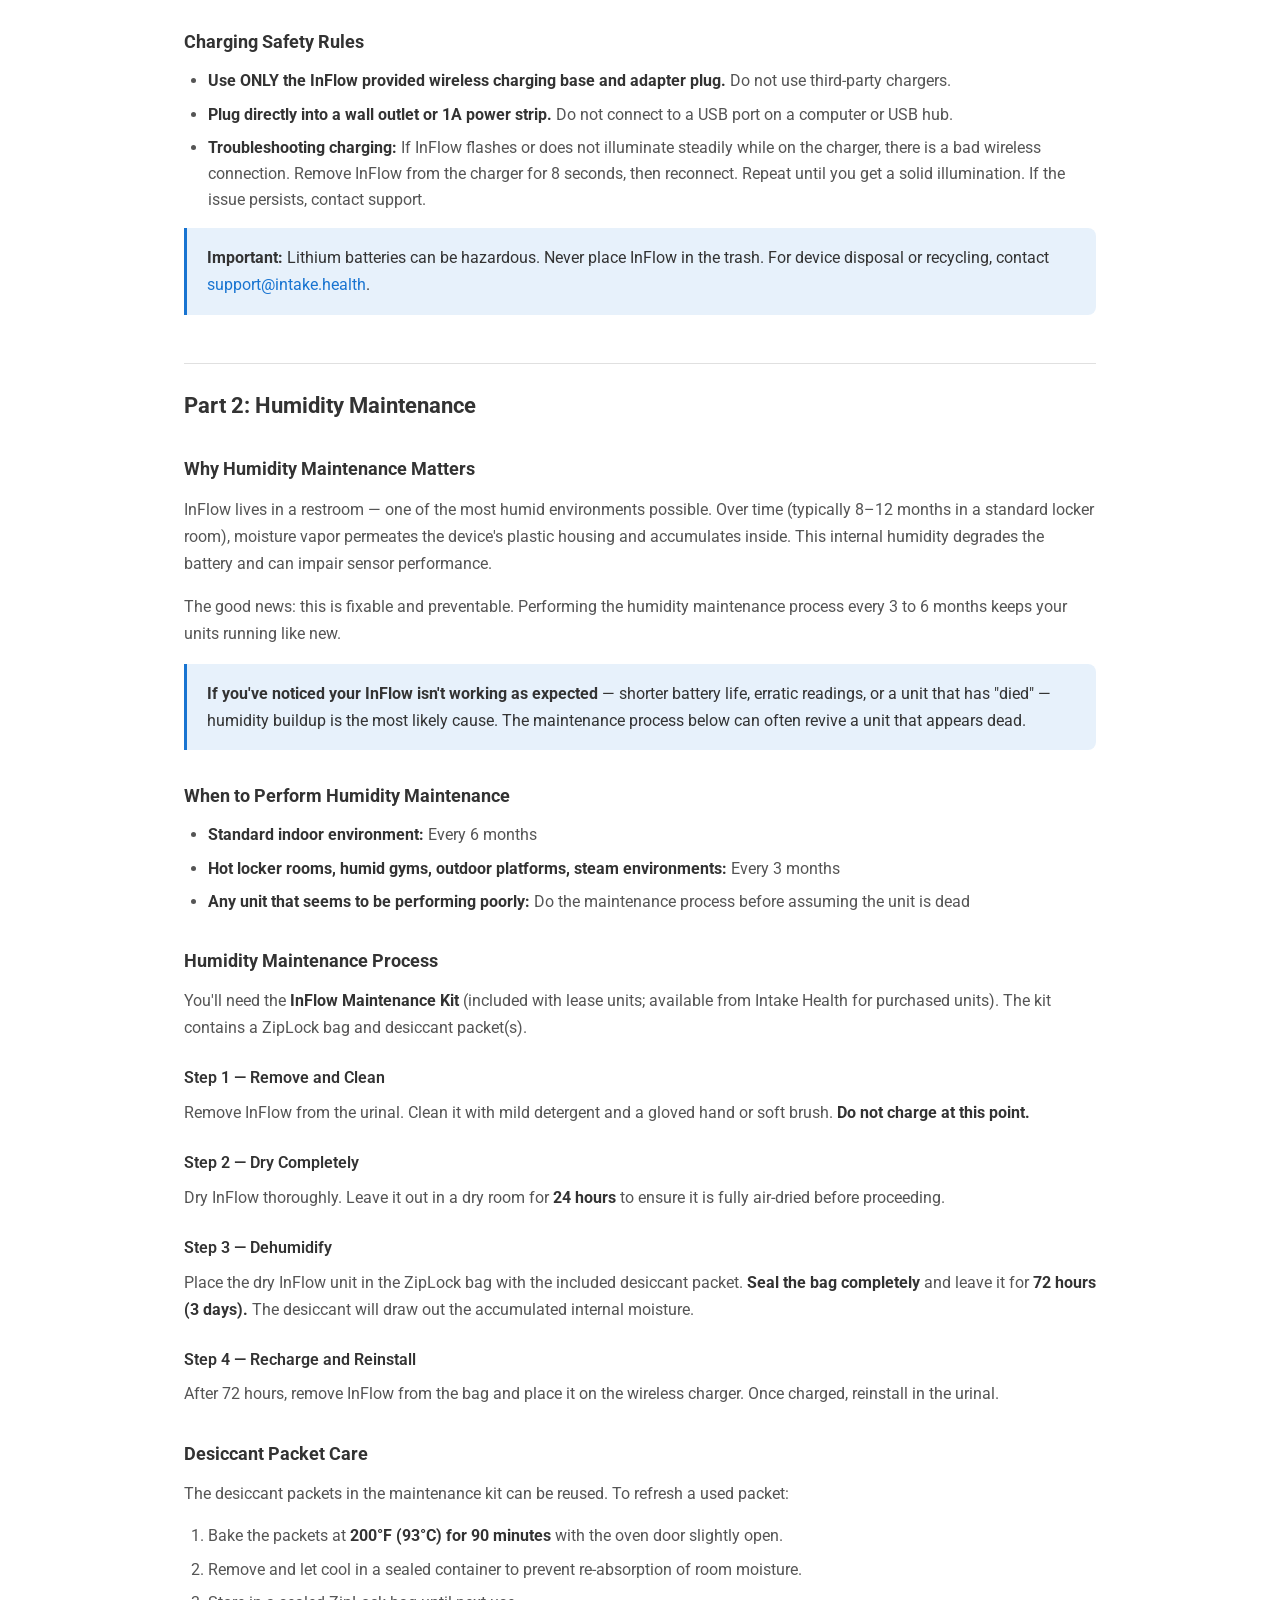
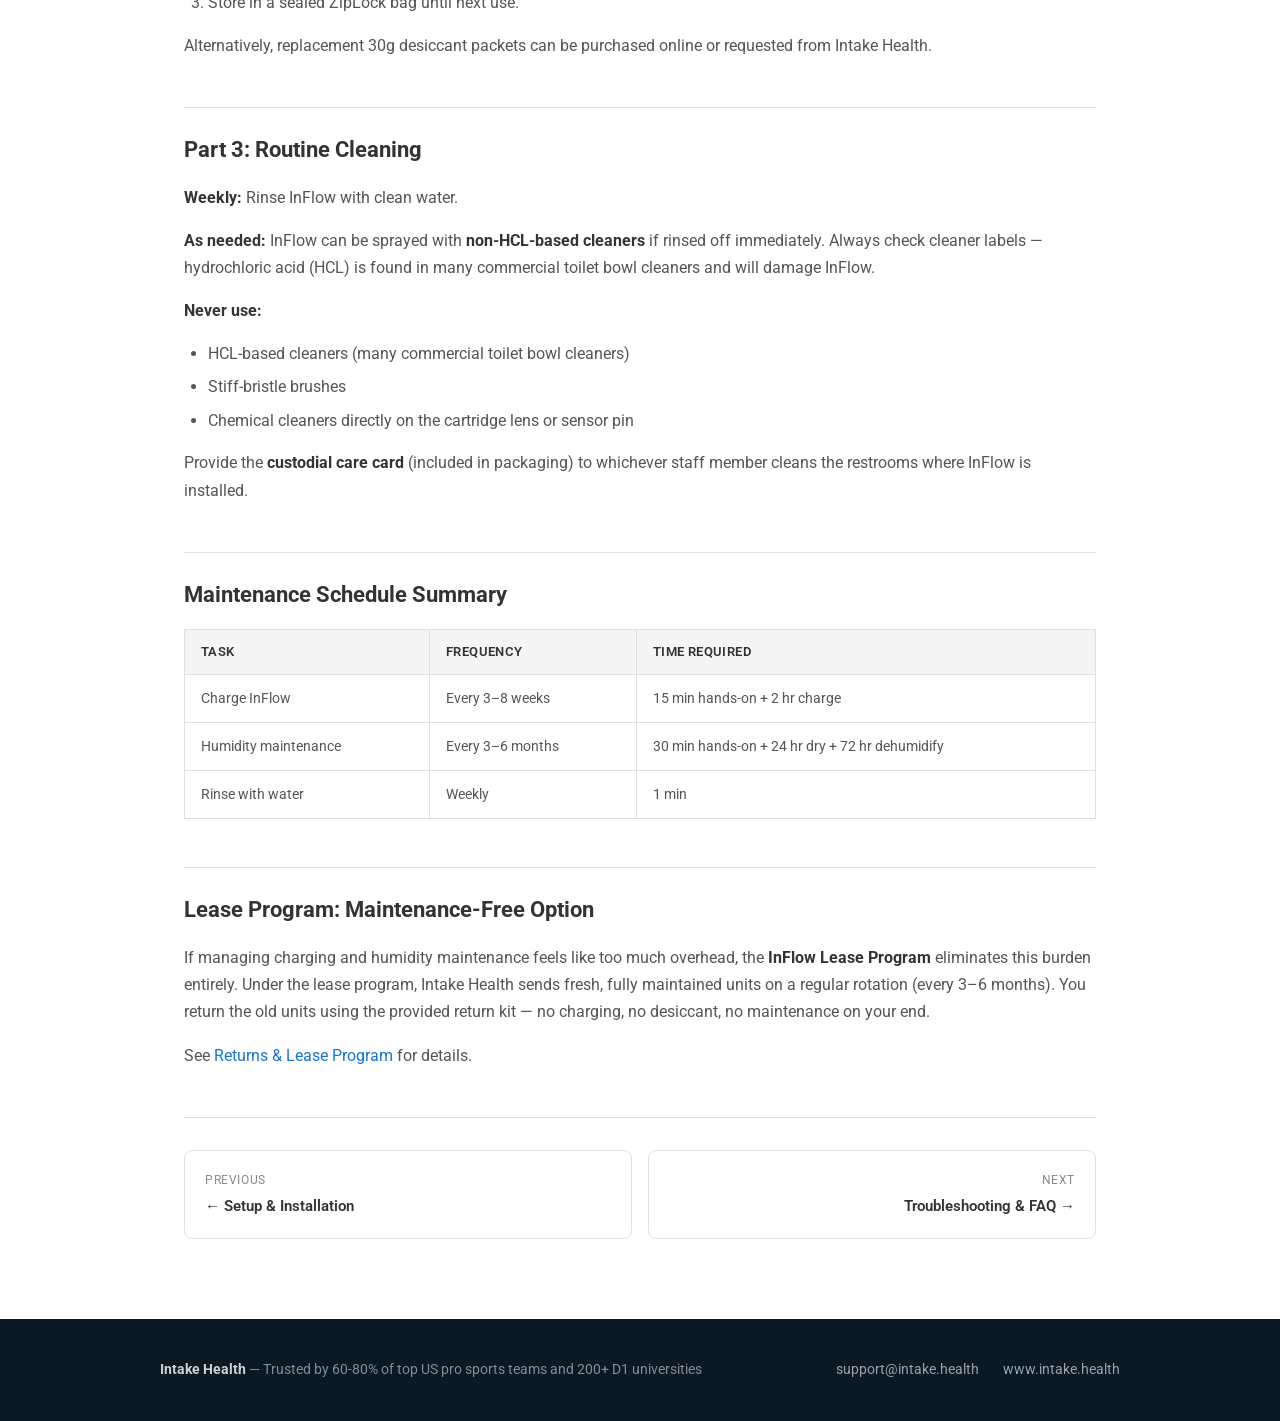
==== commit 20fd331f: "Add AI support chat widget + Cloudflare Worker Co-Authored-By: Claude Opus 4.6 <noreply@anthropic.co" ====
--- a/articles/charging-and-maintenance.html
+++ b/articles/charging-and-maintenance.html
@@ -12,6 +12,7 @@
   <link rel="icon" href="data:image/svg+xml,<svg xmlns='http://www.w3.org/2000/svg' viewBox='0 0 100 100'><rect rx='20' width='100' height='100' fill='%231874D1'/><text x='50' y='72' font-size='60' text-anchor='middle' fill='white' font-family='Arial' font-weight='bold'>i</text></svg>">
   <link href='https://fonts.googleapis.com/css2?family=Roboto:wght@400;500;700;900&display=swap' rel='stylesheet'>
   <link rel="stylesheet" href="../css/style.css">
+  <link rel="stylesheet" href="../css/chat-widget.css">
 </head>
 <body>
   <header class="site-header">
@@ -170,5 +171,6 @@
   </footer>
 
   <script src="../js/search.js"></script>
+  <script src="../js/chat-widget.js"></script>
 </body>
 </html>
--- a/css/style.css
+++ b/css/style.css
@@ -345,12 +345,49 @@
 .led-dot.red { background: #ef4444; color: #ef4444; }
 .led-dot.blue { background: #3b82f6; color: #3b82f6; animation: pulse 2s infinite; }
 .led-dot.white { background: #f0f0f0; color: #f0f0f0; animation: pulse 2s infinite; }
-.led-dot.red-small { background: #ef4444; color: #ef4444; width: 10px; height: 10px; }
-.led-dot.green-small { background: #22c55e; color: #22c55e; width: 10px; height: 10px; }
+.led-dot.red-green {
+  background: #ef4444;
+  color: #ef4444;
+  animation: red-green-flash 1.5s infinite;
+}
+
+@keyframes red-green-flash {
+  0%, 100% { background: #ef4444; color: #ef4444; }
+  50% { background: #22c55e; color: #22c55e; }
+}
 
 @keyframes pulse {
   0%, 100% { opacity: 1; }
   50% { opacity: 0.3; }
+}
+
+.led-group-heading {
+  font-size: 1rem;
+  font-weight: 700;
+  color: rgba(255,255,255,0.85);
+  margin-bottom: 12px;
+  margin-top: 32px;
+}
+
+.led-group-heading:first-of-type {
+  margin-top: 0;
+}
+
+.led-grid + .led-group-heading {
+  margin-top: 32px;
+}
+
+a.led-item-link {
+  text-decoration: none;
+  transition: border-color var(--transition);
+}
+
+a.led-item-link:hover {
+  border-color: var(--accent);
+}
+
+a.led-item-link:hover .led-info span {
+  color: var(--accent);
 }
 
 .led-info strong {
--- a/css/chat-widget.css
+++ b/css/chat-widget.css
@@ -0,0 +1,257 @@
+.chat-bubble {
+  position: fixed;
+  bottom: 24px;
+  right: 24px;
+  width: 56px;
+  height: 56px;
+  border-radius: 50%;
+  background: #1874D1;
+  color: #fff;
+  border: none;
+  cursor: pointer;
+  box-shadow: 0 4px 16px rgba(24, 116, 209, 0.4);
+  display: flex;
+  align-items: center;
+  justify-content: center;
+  z-index: 9999;
+  transition: transform 0.2s ease, box-shadow 0.2s ease;
+}
+
+.chat-bubble:hover {
+  transform: scale(1.08);
+  box-shadow: 0 6px 24px rgba(24, 116, 209, 0.5);
+}
+
+.chat-bubble svg {
+  width: 26px;
+  height: 26px;
+  fill: #fff;
+}
+
+.chat-panel {
+  position: fixed;
+  bottom: 24px;
+  right: 24px;
+  width: 380px;
+  height: 520px;
+  background: #0A1924;
+  border-radius: 16px;
+  box-shadow: 0 8px 40px rgba(0, 0, 0, 0.4);
+  display: flex;
+  flex-direction: column;
+  z-index: 10000;
+  overflow: hidden;
+  opacity: 0;
+  transform: translateY(20px) scale(0.95);
+  pointer-events: none;
+  transition: opacity 0.25s ease, transform 0.25s ease;
+}
+
+.chat-panel.open {
+  opacity: 1;
+  transform: translateY(0) scale(1);
+  pointer-events: auto;
+}
+
+.chat-header {
+  display: flex;
+  align-items: center;
+  justify-content: space-between;
+  padding: 16px 20px;
+  background: #0F2233;
+  border-bottom: 1px solid rgba(255, 255, 255, 0.08);
+}
+
+.chat-header-title {
+  font-family: 'Roboto', sans-serif;
+  font-weight: 700;
+  font-size: 15px;
+  color: #fff;
+  display: flex;
+  align-items: center;
+  gap: 8px;
+}
+
+.chat-header-dot {
+  width: 8px;
+  height: 8px;
+  border-radius: 50%;
+  background: #22c55e;
+}
+
+.chat-close {
+  background: none;
+  border: none;
+  color: rgba(255, 255, 255, 0.5);
+  cursor: pointer;
+  padding: 4px;
+  line-height: 1;
+  font-size: 20px;
+  transition: color 0.15s;
+}
+
+.chat-close:hover {
+  color: #fff;
+}
+
+.chat-messages {
+  flex: 1;
+  overflow-y: auto;
+  padding: 16px 16px 8px;
+  display: flex;
+  flex-direction: column;
+  gap: 12px;
+}
+
+.chat-messages::-webkit-scrollbar {
+  width: 4px;
+}
+
+.chat-messages::-webkit-scrollbar-thumb {
+  background: rgba(255, 255, 255, 0.15);
+  border-radius: 2px;
+}
+
+.chat-msg {
+  max-width: 85%;
+  padding: 10px 14px;
+  border-radius: 12px;
+  font-family: 'Roboto', sans-serif;
+  font-size: 14px;
+  line-height: 1.5;
+  word-wrap: break-word;
+}
+
+.chat-msg.assistant {
+  align-self: flex-start;
+  background: #162A3D;
+  color: #E2E8F0;
+  border-bottom-left-radius: 4px;
+}
+
+.chat-msg.user {
+  align-self: flex-end;
+  background: #1874D1;
+  color: #fff;
+  border-bottom-right-radius: 4px;
+}
+
+.chat-msg.error {
+  align-self: flex-start;
+  background: rgba(239, 68, 68, 0.15);
+  color: #fca5a5;
+  border-bottom-left-radius: 4px;
+}
+
+.chat-typing {
+  align-self: flex-start;
+  padding: 10px 14px;
+  background: #162A3D;
+  border-radius: 12px;
+  border-bottom-left-radius: 4px;
+  display: flex;
+  gap: 4px;
+  align-items: center;
+}
+
+.chat-typing-dot {
+  width: 6px;
+  height: 6px;
+  border-radius: 50%;
+  background: rgba(255, 255, 255, 0.4);
+  animation: chatTypingBounce 1.2s ease-in-out infinite;
+}
+
+.chat-typing-dot:nth-child(2) { animation-delay: 0.15s; }
+.chat-typing-dot:nth-child(3) { animation-delay: 0.3s; }
+
+@keyframes chatTypingBounce {
+  0%, 60%, 100% { transform: translateY(0); opacity: 0.4; }
+  30% { transform: translateY(-4px); opacity: 1; }
+}
+
+.chat-input-area {
+  display: flex;
+  align-items: center;
+  gap: 8px;
+  padding: 12px 16px;
+  background: #0F2233;
+  border-top: 1px solid rgba(255, 255, 255, 0.08);
+}
+
+.chat-input {
+  flex: 1;
+  background: #162A3D;
+  border: 1px solid rgba(255, 255, 255, 0.1);
+  border-radius: 8px;
+  padding: 10px 14px;
+  color: #E2E8F0;
+  font-family: 'Roboto', sans-serif;
+  font-size: 14px;
+  outline: none;
+  resize: none;
+  min-height: 20px;
+  max-height: 80px;
+}
+
+.chat-input::placeholder {
+  color: rgba(255, 255, 255, 0.35);
+}
+
+.chat-input:focus {
+  border-color: #1874D1;
+}
+
+.chat-send {
+  width: 36px;
+  height: 36px;
+  border-radius: 8px;
+  background: #1874D1;
+  border: none;
+  cursor: pointer;
+  display: flex;
+  align-items: center;
+  justify-content: center;
+  flex-shrink: 0;
+  transition: background 0.15s;
+}
+
+.chat-send:hover {
+  background: #1565C0;
+}
+
+.chat-send:disabled {
+  background: rgba(24, 116, 209, 0.4);
+  cursor: not-allowed;
+}
+
+.chat-send svg {
+  width: 18px;
+  height: 18px;
+  fill: #fff;
+}
+
+.chat-footer {
+  padding: 8px 16px;
+  text-align: center;
+  font-family: 'Roboto', sans-serif;
+  font-size: 11px;
+  color: rgba(255, 255, 255, 0.25);
+  background: #0A1924;
+}
+
+@media (max-width: 480px) {
+  .chat-panel {
+    bottom: 0;
+    right: 0;
+    left: 0;
+    width: 100%;
+    height: 100%;
+    border-radius: 0;
+  }
+
+  .chat-bubble {
+    bottom: 16px;
+    right: 16px;
+  }
+}
